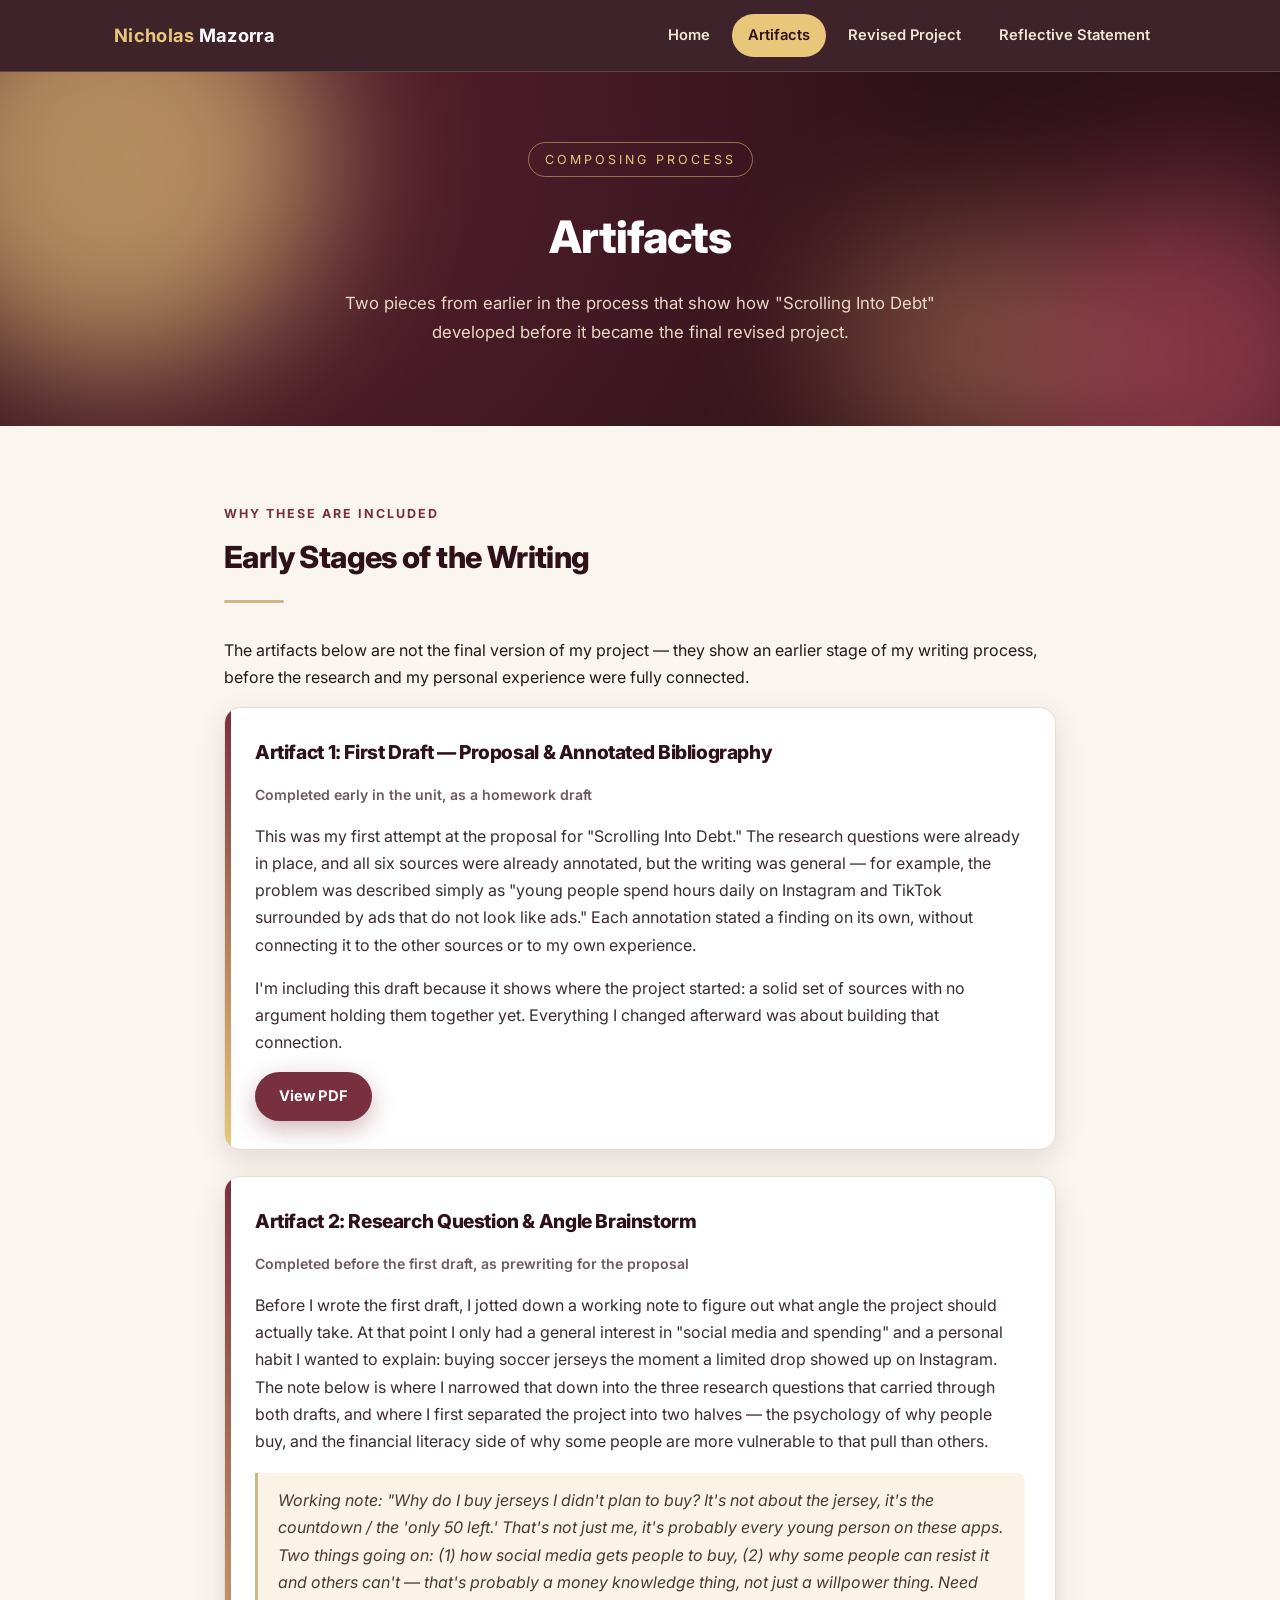
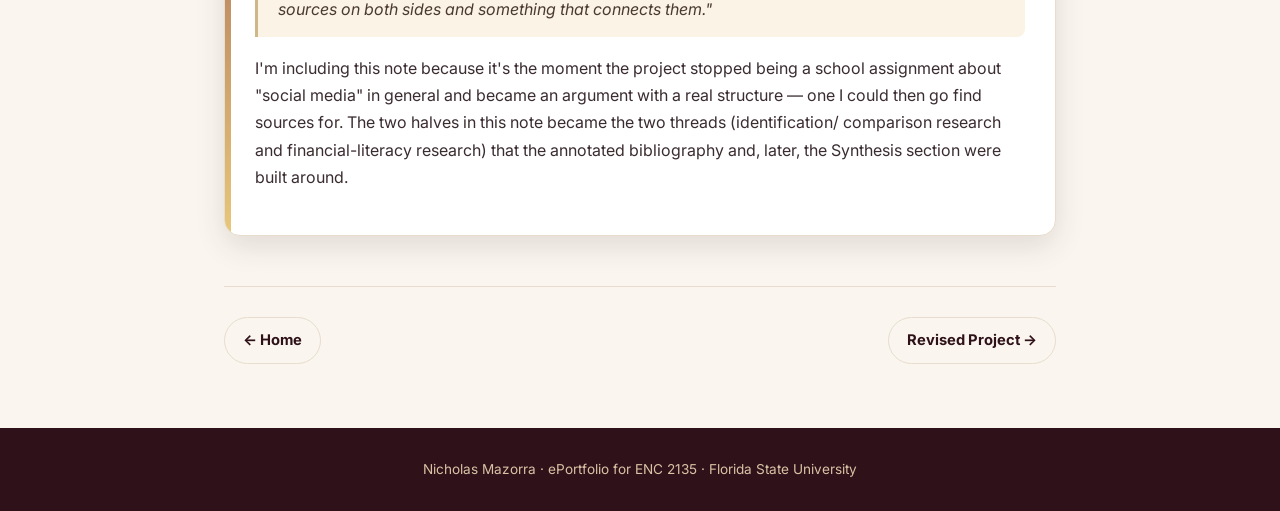
==== artifacts.html @ 62e447e8 "e" ====
<!DOCTYPE html>
<html lang="en">
<head>
<meta charset="UTF-8">
<meta name="viewport" content="width=device-width, initial-scale=1.0">
<title>Artifacts — Nicholas Mazorra ePortfolio</title>
<meta name="description" content="Artifacts from Nicholas Mazorra's ENC 2135 composing process at Florida State University.">
<link rel="stylesheet" href="style.css">
</head>
<body>

<header class="topnav">
  <div class="nav-inner">
    <a class="brand" href="index.html">Nicholas <span>Mazorra</span></a>
    <button type="button" class="hamburger" aria-label="Menu"><span></span><span></span><span></span></button>
    <nav class="links">
      <a href="index.html">Home</a>
      <a href="artifacts.html" class="active">Artifacts</a>
      <a href="revision.html">Revised Project</a>
      <a href="reflective.html">Reflective Statement</a>
    </nav>
  </div>
</header>

<section class="hero aura-bg" style="padding:70px 24px 80px;">
  <div class="aura-blob gold b1"></div>
  <div class="aura-blob garnet b2"></div>
  <div class="aura-blob blush b3"></div>
  <span class="eyebrow">Composing Process</span>
  <h1 style="font-size:clamp(1.9rem,4.5vw,2.8rem);">Artifacts</h1>
  <p class="lead">Two pieces from earlier in the process that show how
    "Scrolling Into Debt" developed before it became the final revised project.</p>
</section>

<div class="container">

  <section class="reveal">
    <p class="section-tag">Why These Are Included</p>
    <h2 class="title">Early Stages of the Writing</h2>
    <div class="divider"></div>
    <p>The artifacts below are not the final version of my project — they show
      an earlier stage of my writing process, before the research and my
      personal experience were fully connected.</p>
  </section>

  <div class="artifact-card reveal">
    <h3>Artifact 1: First Draft — Proposal &amp; Annotated Bibliography</h3>
    <p class="meta">Completed early in the unit, as a homework draft</p>
    <p>This was my first attempt at the proposal for "Scrolling Into Debt."
      The research questions were already in place, and all six sources were
      already annotated, but the writing was general — for example, the
      problem was described simply as "young people spend hours daily on
      Instagram and TikTok surrounded by ads that do not look like ads."
      Each annotation stated a finding on its own, without connecting it to
      the other sources or to my own experience.</p>
    <p>I'm including this draft because it shows where the project started:
      a solid set of sources with no argument holding them together yet.
      Everything I changed afterward was about building that connection.</p>
    <a class="btn btn-solid" href="Draft_1.pdf" target="_blank">View PDF</a>
  </div>

  <div class="artifact-card reveal">
    <h3>Artifact 2: Research Question &amp; Angle Brainstorm</h3>
    <p class="meta">Completed before the first draft, as prewriting for the proposal</p>
    <p>Before I wrote the first draft, I jotted down a working note to figure
      out what angle the project should actually take. At that point I only
      had a general interest in "social media and spending" and a personal
      habit I wanted to explain: buying soccer jerseys the moment a limited
      drop showed up on Instagram. The note below is where I narrowed that
      down into the three research questions that carried through both
      drafts, and where I first separated the project into two halves — the
      psychology of why people buy, and the financial literacy side of why
      some people are more vulnerable to that pull than others.</p>
    <blockquote>
      Working note: "Why do I buy jerseys I didn't plan to buy? It's not
      about the jersey, it's the countdown / the 'only 50 left.' That's not
      just me, it's probably every young person on these apps. Two things
      going on: (1) how social media gets people to buy, (2) why some
      people can resist it and others can't — that's probably a money
      knowledge thing, not just a willpower thing. Need sources on both
      sides and something that connects them."
    </blockquote>
    <p>I'm including this note because it's the moment the project stopped
      being a school assignment about "social media" in general and became
      an argument with a real structure — one I could then go find sources
      for. The two halves in this note became the two threads (identification/
      comparison research and financial-literacy research) that the annotated
      bibliography and, later, the Synthesis section were built around.</p>
  </div>

  <div class="page-links reveal">
    <a href="index.html">← Home</a>
    <a href="revision.html">Revised Project →</a>
  </div>

</div>

<footer class="site">
  Nicholas Mazorra · ePortfolio for ENC 2135 · Florida State University
</footer>

<script src="script.js"></script>
</body>
</html>
---- style.css ----
/* ===========================================================
   Nicholas Mazorra — ENC 2135 ePortfolio
   FSU Garnet & Gold theme
=========================================================== */

@import url('https://fonts.googleapis.com/css2?family=Inter:wght@400;500;600;700;800&display=swap');

:root{
  --garnet: #782F40;
  --garnet-dark: #4a1c28;
  --garnet-deep: #2e1119;
  --gold: #CEB888;
  --gold-bright: #E8C77A;
  --cream: #faf6ef;
  --ink: #24181b;
  --muted: #6b5a5e;
  --card: #ffffff;
  --line: #e7dccd;
  --shadow: 0 10px 30px rgba(46, 17, 25, 0.12);
  --shadow-lg: 0 24px 60px rgba(46, 17, 25, 0.22);
}

*{ box-sizing: border-box; }
html{ scroll-behavior: smooth; }
body{
  margin: 0;
  font-family: -apple-system, BlinkMacSystemFont, 'Inter', 'Segoe UI', Helvetica, Arial, sans-serif;
  color: var(--ink);
  background: var(--cream);
  line-height: 1.7;
  -webkit-font-smoothing: antialiased;
}
h1, h2, h3, h4{
  font-family: -apple-system, BlinkMacSystemFont, 'Inter', 'Segoe UI', Helvetica, Arial, sans-serif;
  font-weight: 800;
  letter-spacing: -0.02em;
}
a{ color: inherit; }
img{ max-width: 100%; display: block; }

/* ---------- Aura background system ---------- */
.aura-bg{
  position: relative;
  overflow: hidden;
  background: radial-gradient(circle at 20% 20%, #5a2230, var(--garnet-deep) 65%);
}
.aura-blob{
  position: absolute;
  border-radius: 50%;
  filter: blur(70px);
  opacity: 0.65;
  pointer-events: none;
  z-index: 0;
  animation: drift 18s ease-in-out infinite alternate;
}
.aura-blob.gold{ background: var(--gold-bright); }
.aura-blob.garnet{ background: #b3495f; }
.aura-blob.blush{ background: #e39a6b; opacity: 0.4; }

.aura-blob.b1{ width: 420px; height: 420px; top: -120px; left: -100px; }
.aura-blob.b2{ width: 340px; height: 340px; bottom: -100px; right: -80px; animation-delay: 3s; }
.aura-blob.b3{ width: 260px; height: 260px; top: 40%; right: 15%; animation-delay: 6s; }
.aura-blob.b4{ width: 300px; height: 300px; bottom: 10%; left: 10%; animation-delay: 1.5s; }

@keyframes drift{
  0%   { transform: translate(0, 0) scale(1); }
  50%  { transform: translate(30px, -25px) scale(1.08); }
  100% { transform: translate(-20px, 15px) scale(0.96); }
}

@media (prefers-reduced-motion: reduce){
  .aura-blob{ animation: none; }
  html{ scroll-behavior: auto; }
}

/* ---------- Nav ---------- */
header.topnav{
  position: sticky;
  top: 0;
  z-index: 100;
  background: rgba(46, 17, 25, 0.92);
  backdrop-filter: blur(10px);
  border-bottom: 1px solid rgba(206, 184, 136, 0.25);
}
.nav-inner{
  max-width: 1100px;
  margin: 0 auto;
  display: flex;
  align-items: center;
  justify-content: space-between;
  padding: 14px 24px;
}
.brand{
  font-family: -apple-system, BlinkMacSystemFont, 'Inter', 'Segoe UI', Helvetica, Arial, sans-serif;
  font-weight: 700;
  font-size: 1.15rem;
  color: var(--gold-bright);
  text-decoration: none;
  letter-spacing: 0.3px;
}
.brand span{ color: #fff; }

nav.links{
  display: flex;
  gap: 6px;
}
nav.links a{
  position: relative;
  text-decoration: none;
  color: #f1e6d8;
  font-weight: 600;
  font-size: 0.92rem;
  padding: 9px 16px;
  border-radius: 999px;
  transition: color 0.2s, background 0.2s;
}
nav.links a:hover{ background: rgba(206, 184, 136, 0.15); color: var(--gold-bright); }
nav.links a.active{
  color: var(--garnet-deep);
  background: var(--gold-bright);
}

.hamburger{
  display: none;
  flex-direction: column;
  gap: 4px;
  background: none;
  border: none;
  cursor: pointer;
  padding: 6px;
}
.hamburger span{
  width: 24px; height: 2px; background: var(--gold-bright); border-radius: 2px;
}

@media (max-width: 760px){
  nav.links{
    position: absolute;
    top: 100%;
    left: 0;
    right: 0;
    flex-direction: column;
    background: var(--garnet-deep);
    padding: 10px 20px 18px;
    display: none;
    border-bottom: 1px solid rgba(206, 184, 136, 0.25);
  }
  nav.links.open{ display: flex; }
  nav.links a{ padding: 12px 10px; }
  .hamburger{ display: flex; }
}

/* ---------- Hero (used on every page) ---------- */
.hero{
  padding: 90px 24px 100px;
  text-align: center;
  color: #fff;
}
.hero .eyebrow{
  position: relative;
  z-index: 1;
  display: inline-block;
  font-size: 0.78rem;
  letter-spacing: 3px;
  text-transform: uppercase;
  color: var(--gold-bright);
  border: 1px solid rgba(232, 199, 122, 0.5);
  padding: 6px 16px;
  border-radius: 999px;
  margin-bottom: 22px;
}
.hero h1{
  position: relative;
  z-index: 1;
  font-size: clamp(2.1rem, 5vw, 3.4rem);
  margin: 0 0 14px;
  font-weight: 800;
}
.hero p.lead{
  position: relative;
  z-index: 1;
  max-width: 640px;
  margin: 0 auto;
  color: #e9d9c4;
  font-size: 1.05rem;
}

/* ---------- Portrait with aura glow (home) ---------- */
.portrait-wrap{
  position: relative;
  z-index: 1;
  width: 200px;
  height: 200px;
  margin: 0 auto 26px;
}
.portrait-wrap::before{
  content: "";
  position: absolute;
  inset: -22px;
  border-radius: 50%;
  background: conic-gradient(from 0deg, var(--gold-bright), var(--garnet), #e39a6b, var(--gold-bright));
  filter: blur(18px);
  opacity: 0.85;
  animation: spin 10s linear infinite;
}
@keyframes spin{ to{ transform: rotate(360deg); } }
.portrait-wrap img{
  position: relative;
  width: 100%;
  height: 100%;
  object-fit: cover;
  border-radius: 50%;
  border: 4px solid var(--cream);
}

/* ---------- CTA buttons ---------- */
.cta-row{
  position: relative;
  z-index: 1;
  display: flex;
  gap: 14px;
  justify-content: center;
  flex-wrap: wrap;
  margin-top: 30px;
}
.btn{
  display: inline-flex;
  align-items: center;
  gap: 8px;
  padding: 12px 24px;
  border-radius: 999px;
  text-decoration: none;
  font-weight: 700;
  font-size: 0.92rem;
  transition: transform 0.15s, box-shadow 0.15s;
}
.btn:hover{ transform: translateY(-2px); }
.btn-gold{ background: var(--gold-bright); color: var(--garnet-deep); box-shadow: 0 8px 24px rgba(232,199,122,0.35); }
.btn-outline{ background: transparent; color: #fff; border: 1.5px solid rgba(255,255,255,0.55); }
.btn-outline:hover{ border-color: var(--gold-bright); color: var(--gold-bright); }
.btn-solid{ background: var(--garnet); color: #fff; box-shadow: 0 8px 24px rgba(120,47,64,0.35); }
.btn-solid:hover{ background: var(--garnet-dark); }

/* ---------- Content sections ---------- */
.container{
  max-width: 880px;
  margin: 0 auto;
  padding: 64px 24px;
}
.section-tag{
  color: var(--garnet);
  text-transform: uppercase;
  letter-spacing: 2px;
  font-size: 0.78rem;
  font-weight: 700;
  margin-bottom: 8px;
}
h2.title{
  color: var(--garnet-deep);
  font-size: 1.9rem;
  margin: 0 0 8px;
}
.divider{
  width: 60px; height: 3px;
  background: var(--gold);
  border-radius: 2px;
  margin: 16px 0 34px;
}

.about-flex{
  display: flex;
  gap: 36px;
  align-items: flex-start;
  flex-wrap: wrap;
}
.about-flex .text{ flex: 1; min-width: 260px; }
.about-flex .text p{ margin: 0 0 16px; color: #3a2c2f; }

.fact-card{
  background: var(--card);
  border: 1px solid var(--line);
  border-radius: 14px;
  padding: 4px 22px;
  box-shadow: var(--shadow);
  margin-top: 10px;
  min-width: 260px;
}
.fact-card .fact{
  display: flex;
  justify-content: space-between;
  gap: 20px;
  padding: 14px 0;
  border-bottom: 1px solid var(--line);
  font-size: 0.92rem;
}
.fact-card .fact:last-child{ border-bottom: none; }
.fact-card .fact .k{ color: var(--muted); font-weight: 600; }
.fact-card .fact .v{ text-align: right; font-weight: 600; color: var(--garnet-deep); }

/* ---------- Artifact / project cards ---------- */
.artifact-card{
  background: var(--card);
  border: 1px solid var(--line);
  border-radius: 16px;
  padding: 28px 30px;
  margin-bottom: 26px;
  box-shadow: var(--shadow);
  position: relative;
  overflow: hidden;
}
.artifact-card::before{
  content: "";
  position: absolute;
  top: 0; left: 0;
  width: 6px; height: 100%;
  background: linear-gradient(var(--garnet), var(--gold-bright));
}
.artifact-card h3{
  margin: 0 0 4px;
  color: var(--garnet-deep);
  font-size: 1.2rem;
}
.artifact-card .meta{
  color: var(--muted);
  font-size: 0.88rem;
  font-weight: 600;
  margin-bottom: 14px;
}
.artifact-card p{ color: #3a2c2f; }

blockquote{
  border-left: 3px solid var(--gold);
  background: #fbf3e6;
  margin: 18px 0;
  padding: 14px 20px;
  color: #4a3a2f;
  font-style: italic;
  border-radius: 0 8px 8px 0;
}

ul.changes{ padding-left: 0; list-style: none; }
ul.changes li{
  background: var(--card);
  border: 1px solid var(--line);
  border-left: 4px solid var(--garnet);
  border-radius: 8px;
  padding: 16px 20px;
  margin-bottom: 14px;
  box-shadow: var(--shadow);
}
ul.changes li strong{ color: var(--garnet-deep); }

.reflect-block{
  margin-bottom: 32px;
}
.reflect-block h3{
  color: var(--garnet-deep);
  font-size: 1.25rem;
  border-bottom: 2px solid var(--gold);
  display: inline-block;
  padding-bottom: 4px;
  margin-bottom: 12px;
}
.reflect-block p{ color: #3a2c2f; }

.word-badge{
  display: inline-block;
  background: var(--garnet-deep);
  color: var(--gold-bright);
  font-size: 0.78rem;
  font-weight: 700;
  letter-spacing: 1px;
  padding: 6px 14px;
  border-radius: 999px;
  margin-bottom: 26px;
}

/* ---------- Page nav (prev/next between the 3 pages) ---------- */
.page-links{
  display: flex;
  justify-content: space-between;
  gap: 16px;
  margin-top: 50px;
  padding-top: 30px;
  border-top: 1px solid var(--line);
  flex-wrap: wrap;
}
.page-links a{
  text-decoration: none;
  color: var(--garnet-deep);
  font-weight: 700;
  font-size: 0.92rem;
  padding: 10px 18px;
  border-radius: 999px;
  border: 1.5px solid var(--line);
  transition: border-color .15s, color .15s;
}
.page-links a:hover{ border-color: var(--garnet); color: var(--garnet); }

/* ---------- Reveal-on-scroll ---------- */
.reveal{ opacity: 0; transform: translateY(18px); transition: opacity .6s ease, transform .6s ease; }
.reveal.in{ opacity: 1; transform: translateY(0); }

/* ---------- Footer ---------- */
footer.site{
  background: var(--garnet-deep);
  color: #d8c3a5;
  text-align: center;
  padding: 30px 20px;
  font-size: 0.85rem;
}
footer.site a{ color: var(--gold-bright); text-decoration: none; }

@media (max-width: 600px){
  .about-flex{ flex-direction: column; align-items: center; text-align: center; }
  .fact-card{ width: 100%; }
}
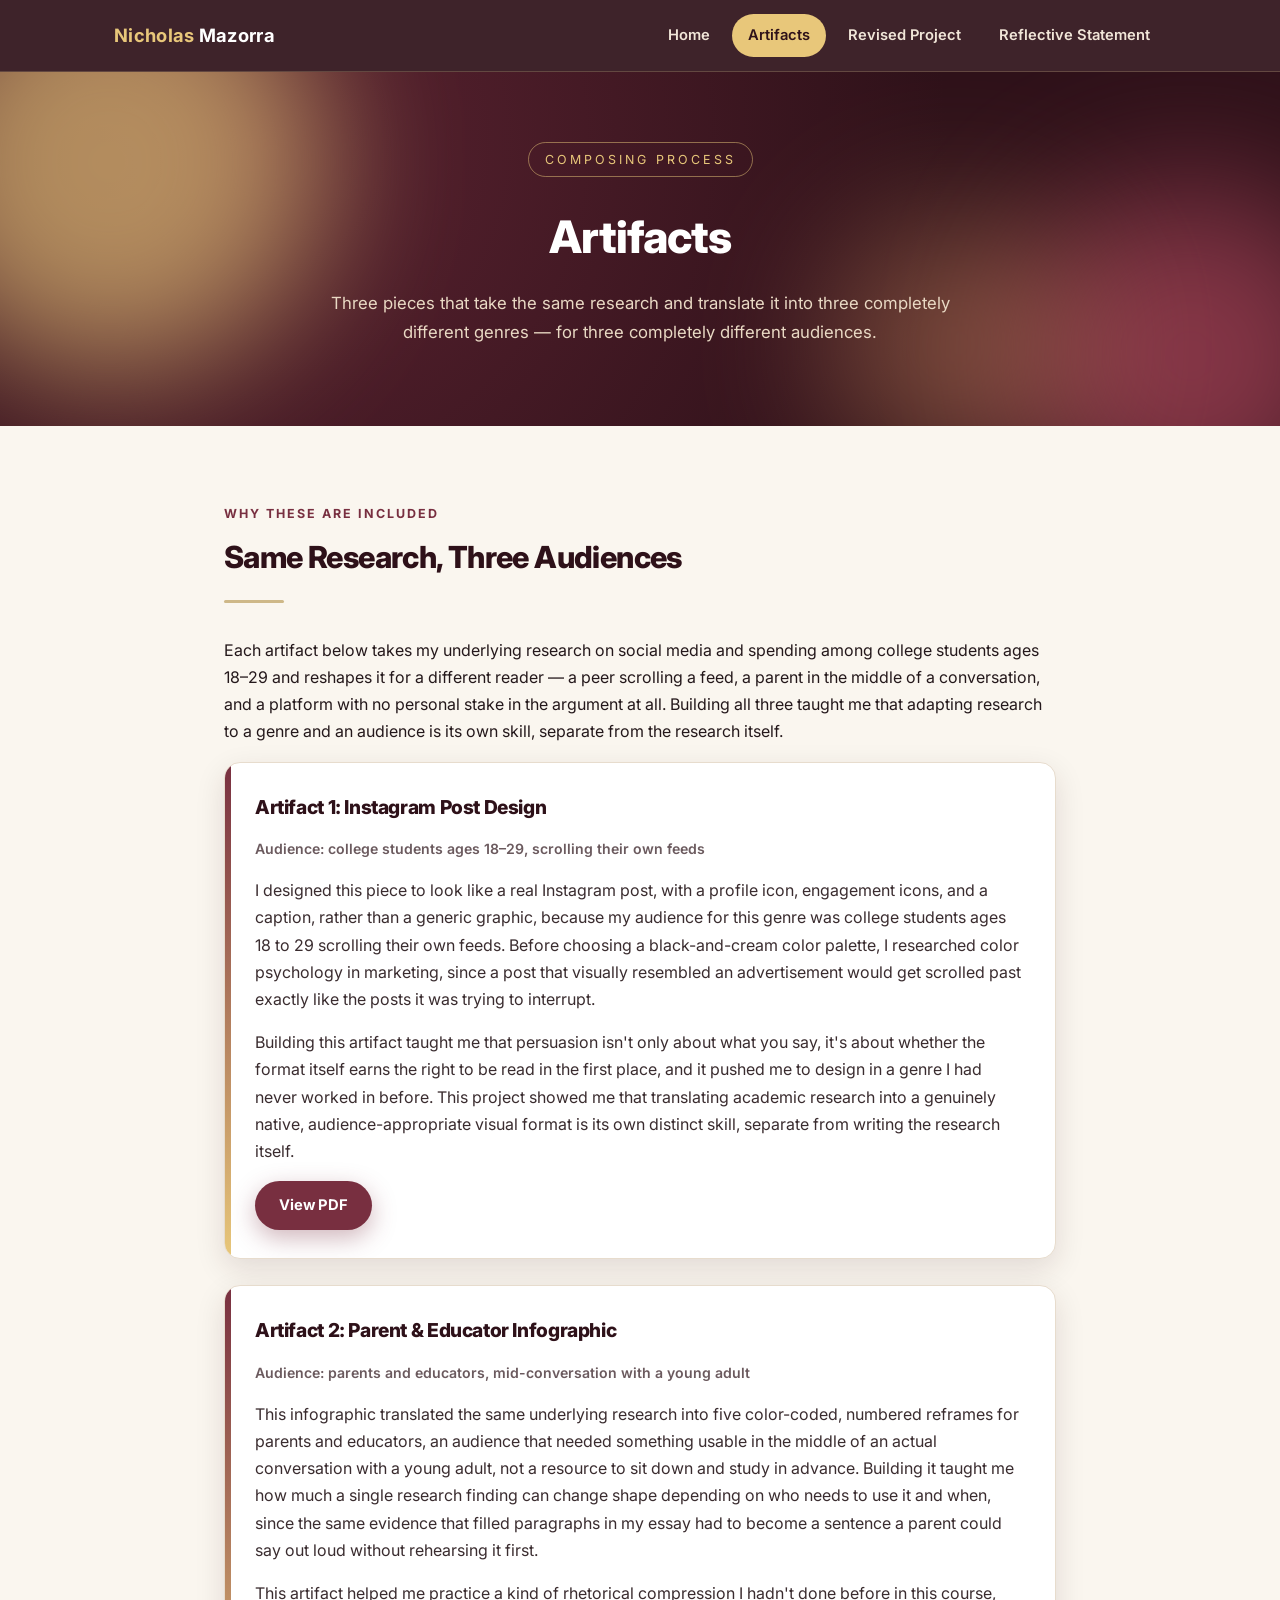
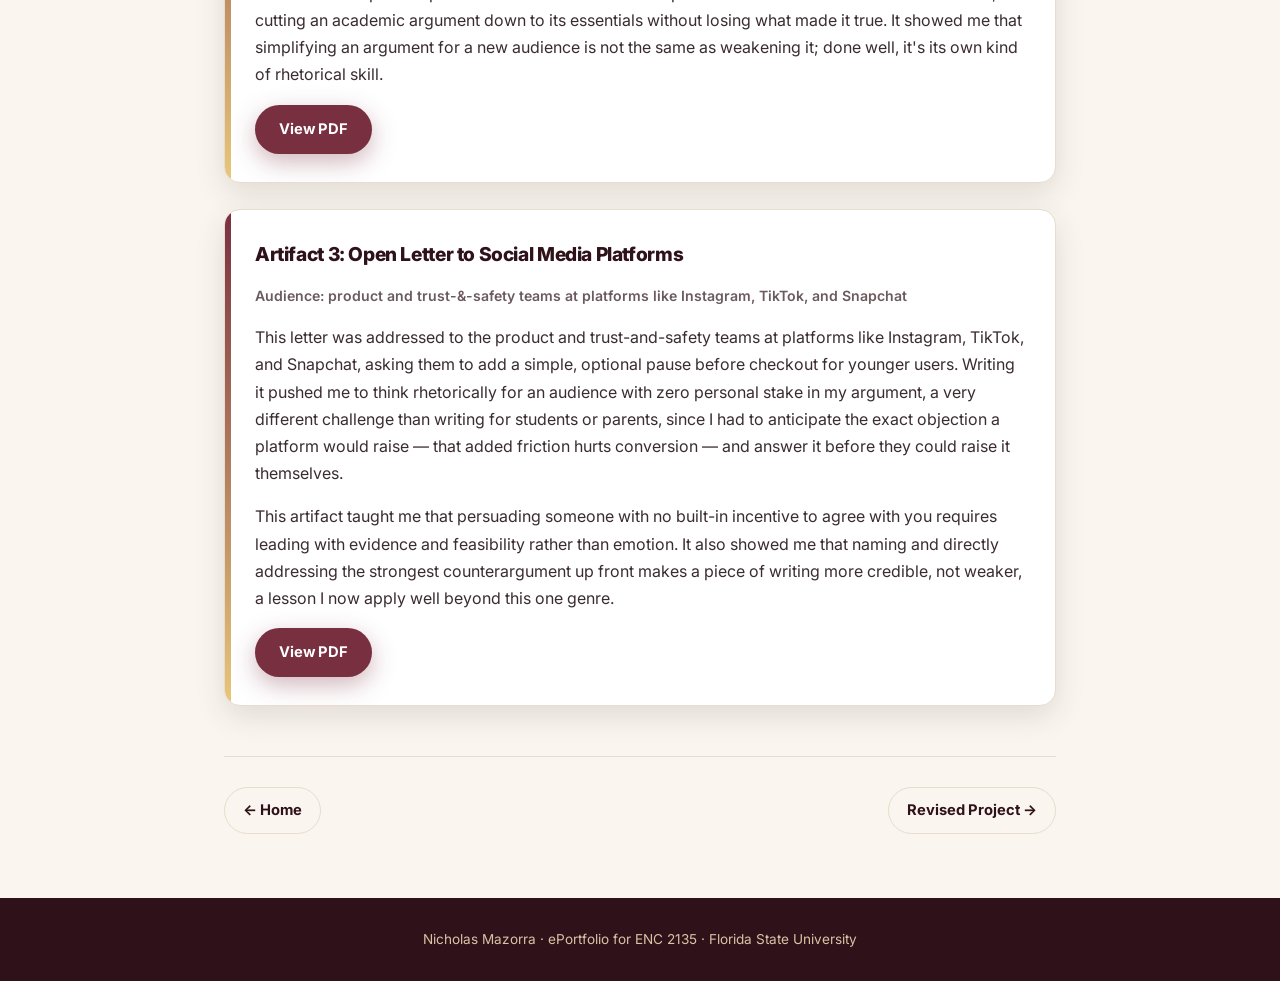
==== commit 88634317: "v" ====
--- a/artifacts.html
+++ b/artifacts.html
@@ -28,64 +28,81 @@
   <div class="aura-blob blush b3"></div>
   <span class="eyebrow">Composing Process</span>
   <h1 style="font-size:clamp(1.9rem,4.5vw,2.8rem);">Artifacts</h1>
-  <p class="lead">Two pieces from earlier in the process that show how
-    "Scrolling Into Debt" developed before it became the final revised project.</p>
+  <p class="lead">Three pieces that take the same research and translate it
+    into three completely different genres — for three completely different audiences.</p>
 </section>
 
 <div class="container">
 
   <section class="reveal">
     <p class="section-tag">Why These Are Included</p>
-    <h2 class="title">Early Stages of the Writing</h2>
+    <h2 class="title">Same Research, Three Audiences</h2>
     <div class="divider"></div>
-    <p>The artifacts below are not the final version of my project — they show
-      an earlier stage of my writing process, before the research and my
-      personal experience were fully connected.</p>
+    <p>Each artifact below takes my underlying research on social media and
+      spending among college students ages 18–29 and reshapes it for a
+      different reader — a peer scrolling a feed, a parent in the middle of a
+      conversation, and a platform with no personal stake in the argument at
+      all. Building all three taught me that adapting research to a genre and
+      an audience is its own skill, separate from the research itself.</p>
   </section>
 
   <div class="artifact-card reveal">
-    <h3>Artifact 1: First Draft — Proposal &amp; Annotated Bibliography</h3>
-    <p class="meta">Completed early in the unit, as a homework draft</p>
-    <p>This was my first attempt at the proposal for "Scrolling Into Debt."
-      The research questions were already in place, and all six sources were
-      already annotated, but the writing was general — for example, the
-      problem was described simply as "young people spend hours daily on
-      Instagram and TikTok surrounded by ads that do not look like ads."
-      Each annotation stated a finding on its own, without connecting it to
-      the other sources or to my own experience.</p>
-    <p>I'm including this draft because it shows where the project started:
-      a solid set of sources with no argument holding them together yet.
-      Everything I changed afterward was about building that connection.</p>
-    <a class="btn btn-solid" href="Draft_1.pdf" target="_blank">View PDF</a>
+    <h3>Artifact 1: Instagram Post Design</h3>
+    <p class="meta">Audience: college students ages 18–29, scrolling their own feeds</p>
+    <p>I designed this piece to look like a real Instagram post, with a
+      profile icon, engagement icons, and a caption, rather than a generic
+      graphic, because my audience for this genre was college students ages
+      18 to 29 scrolling their own feeds. Before choosing a black-and-cream
+      color palette, I researched color psychology in marketing, since a post
+      that visually resembled an advertisement would get scrolled past
+      exactly like the posts it was trying to interrupt.</p>
+    <p>Building this artifact taught me that persuasion isn't only about what
+      you say, it's about whether the format itself earns the right to be
+      read in the first place, and it pushed me to design in a genre I had
+      never worked in before. This project showed me that translating
+      academic research into a genuinely native, audience-appropriate visual
+      format is its own distinct skill, separate from writing the research
+      itself.</p>
+    <a class="btn btn-solid" href="Artifact_1_Social_Media_Post.pdf" target="_blank">View PDF</a>
   </div>
 
   <div class="artifact-card reveal">
-    <h3>Artifact 2: Research Question &amp; Angle Brainstorm</h3>
-    <p class="meta">Completed before the first draft, as prewriting for the proposal</p>
-    <p>Before I wrote the first draft, I jotted down a working note to figure
-      out what angle the project should actually take. At that point I only
-      had a general interest in "social media and spending" and a personal
-      habit I wanted to explain: buying soccer jerseys the moment a limited
-      drop showed up on Instagram. The note below is where I narrowed that
-      down into the three research questions that carried through both
-      drafts, and where I first separated the project into two halves — the
-      psychology of why people buy, and the financial literacy side of why
-      some people are more vulnerable to that pull than others.</p>
-    <blockquote>
-      Working note: "Why do I buy jerseys I didn't plan to buy? It's not
-      about the jersey, it's the countdown / the 'only 50 left.' That's not
-      just me, it's probably every young person on these apps. Two things
-      going on: (1) how social media gets people to buy, (2) why some
-      people can resist it and others can't — that's probably a money
-      knowledge thing, not just a willpower thing. Need sources on both
-      sides and something that connects them."
-    </blockquote>
-    <p>I'm including this note because it's the moment the project stopped
-      being a school assignment about "social media" in general and became
-      an argument with a real structure — one I could then go find sources
-      for. The two halves in this note became the two threads (identification/
-      comparison research and financial-literacy research) that the annotated
-      bibliography and, later, the Synthesis section were built around.</p>
+    <h3>Artifact 2: Parent &amp; Educator Infographic</h3>
+    <p class="meta">Audience: parents and educators, mid-conversation with a young adult</p>
+    <p>This infographic translated the same underlying research into five
+      color-coded, numbered reframes for parents and educators, an audience
+      that needed something usable in the middle of an actual conversation
+      with a young adult, not a resource to sit down and study in advance.
+      Building it taught me how much a single research finding can change
+      shape depending on who needs to use it and when, since the same
+      evidence that filled paragraphs in my essay had to become a sentence a
+      parent could say out loud without rehearsing it first.</p>
+    <p>This artifact helped me practice a kind of rhetorical compression I
+      hadn't done before in this course, cutting an academic argument down to
+      its essentials without losing what made it true. It showed me that
+      simplifying an argument for a new audience is not the same as
+      weakening it; done well, it's its own kind of rhetorical skill.</p>
+    <a class="btn btn-solid" href="Artifact_2_Infographic.pdf" target="_blank">View PDF</a>
+  </div>
+
+  <div class="artifact-card reveal">
+    <h3>Artifact 3: Open Letter to Social Media Platforms</h3>
+    <p class="meta">Audience: product and trust-&amp;-safety teams at platforms like Instagram, TikTok, and Snapchat</p>
+    <p>This letter was addressed to the product and trust-and-safety teams at
+      platforms like Instagram, TikTok, and Snapchat, asking them to add a
+      simple, optional pause before checkout for younger users. Writing it
+      pushed me to think rhetorically for an audience with zero personal
+      stake in my argument, a very different challenge than writing for
+      students or parents, since I had to anticipate the exact objection a
+      platform would raise — that added friction hurts conversion — and
+      answer it before they could raise it themselves.</p>
+    <p>This artifact taught me that persuading someone with no built-in
+      incentive to agree with you requires leading with evidence and
+      feasibility rather than emotion. It also showed me that naming and
+      directly addressing the strongest counterargument up front makes a
+      piece of writing more credible, not weaker, a lesson I now apply well
+      beyond this one genre.</p>
+    <a class="btn btn-solid" href="Artifact_3_Open_Letter.pdf" target="_blank">View PDF</a>
   </div>
 
   <div class="page-links reveal">
